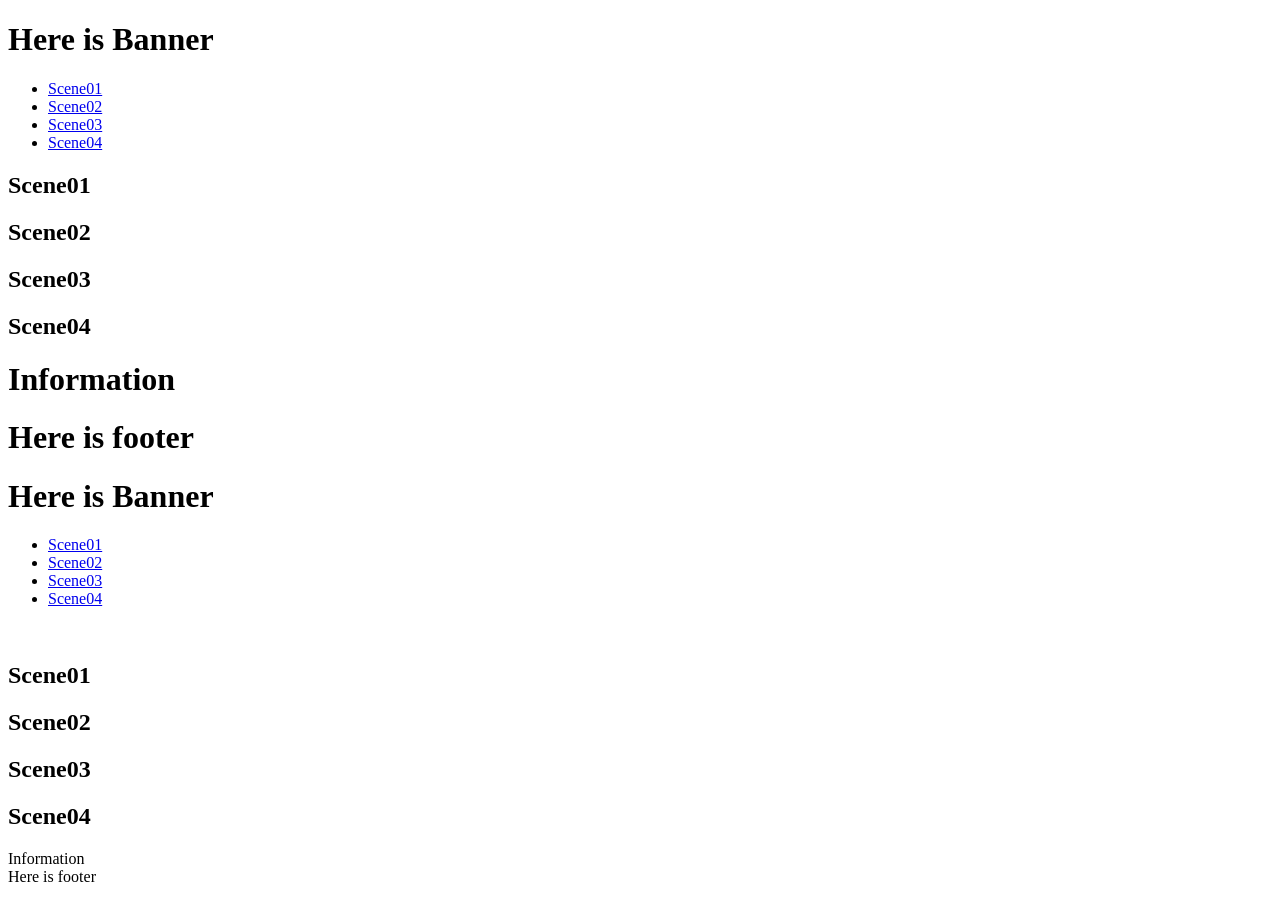
==== as04/index.html @ 6a795086 "as04" ====
<!DOCTYPE html>
<html>

<head>
    <title>My first Hand-Made Webpage</title>
    <meta name="viewport" content="width=device-width, initial-scale=1.0">
	<link rel="stylesheet" type="text/css" href="css/style.css">
</head>

<body>
    <div id="banner"><h1>Here is Banner</h1></div>
    <div id="nav">
        <ul>
            <li><a href="#scene01">Scene01</a></li>
            <li><a href="#scene02">Scene02</a></li>
            <li><a href="#scene03">Scene03</a></li>
            <li><a href="#scene04">Scene04</a></li>
        </ul>
    </div>
    <div id="content">
        <section id="scene01"><h1>Scene01</h1></section>
        <section id="scene02"><h1>Scene02</h1></section>
        <section id="scene03"><h1>Scene03</h1></section>
        <section id="scene04"><h1>Scene04</h1></section>
    </div>
    <div id="supporting"><h1>Information</h1></div>
    <div id="footer"><h1>Here is footer</h1></div>

    <div id="wrapper">
    <div id="banner">
        <div class="text-container">
            <h1>Here is Banner</h1>
        </div>
    </div>
    <div id="banner-placeholder">
        <!-- Empty for placeholder -->
    </div>
    <div class="container">
        <div id="nav">
            <div class="text-container">
                <ul>
                    <li><a href="#scene01">Scene01</a></li>
                    <li><a href="#scene02">Scene02</a></li>
                    <li><a href="#scene03">Scene03</a></li>
                    <li><a href="#scene04">Scene04</a></li>
                </ul>
            </div>
        </div>
        <div id="nav-placeholder">&nbsp;</div>
        <div id="content">
            <div class="text-container">
                <section id="scene01">
                    <h1>Scene01</h1>
                </section>
                <section id="scene02">
                    <h1>Scene02</h1>
                </section>
                <section id="scene03">
                    <h1>Scene03</h1>
                </section>
                <section id="scene04">
                    <h1>Scene04</h1>
                </section>
            </div>
        </div>
        <div id="supporting">
            <div class="text-container">Information</div>
        </div>
    </div>
    <div id="footer">Here is footer</div>
</div>

</body>

</html>
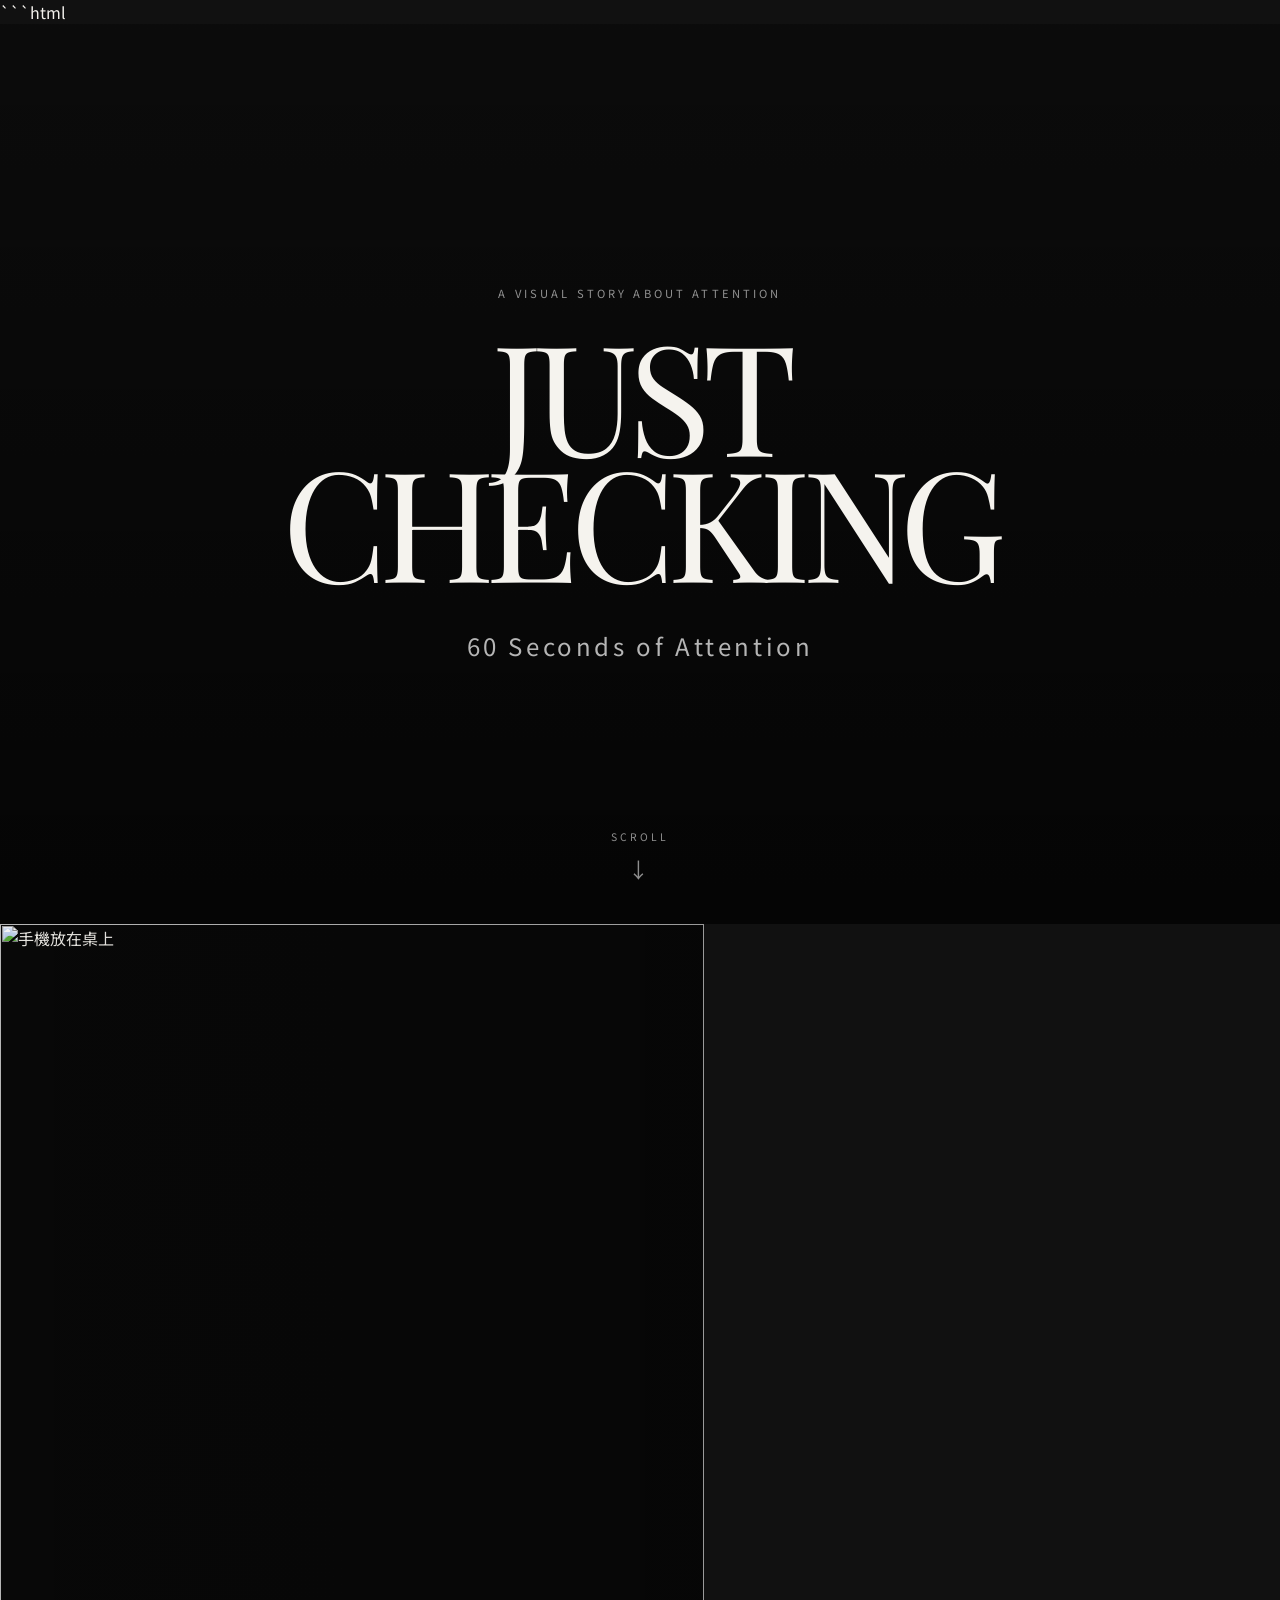
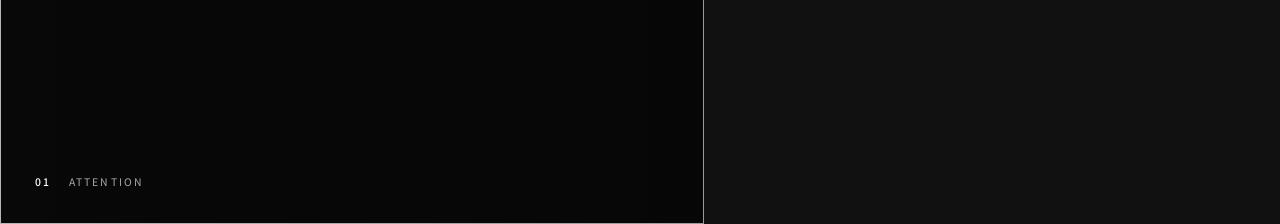
==== commit 152011f9: "as0402" ====
--- a/as04/index.html
+++ b/as04/index.html
@@ -1,75 +1,99 @@
+```html
 <!DOCTYPE html>
-<html>
+<html lang="zh-Hant">
 
 <head>
-    <title>My first Hand-Made Webpage</title>
-    <meta name="viewport" content="width=device-width, initial-scale=1.0">
-	<link rel="stylesheet" type="text/css" href="css/style.css">
+    <meta charset="UTF-8">
+
+    <meta name="viewport"
+          content="width=device-width, initial-scale=1.0">
+
+    <title>JUST CHECKING — 60 Seconds of Attention</title>
+
+    <!-- Google Fonts -->
+    <link rel="preconnect" href="https://fonts.googleapis.com">
+    <link rel="preconnect" href="https://fonts.gstatic.com" crossorigin>
+
+    <link href="https://fonts.googleapis.com/css2?family=Noto+Sans+TC:wght@300;400;500;700&family=Playfair+Display:wght@400;500&display=swap"
+          rel="stylesheet">
+
+    <!-- CSS -->
+    <link rel="stylesheet" href="style.css">
 </head>
 
+
 <body>
-    <div id="banner"><h1>Here is Banner</h1></div>
-    <div id="nav">
-        <ul>
-            <li><a href="#scene01">Scene01</a></li>
-            <li><a href="#scene02">Scene02</a></li>
-            <li><a href="#scene03">Scene03</a></li>
-            <li><a href="#scene04">Scene04</a></li>
-        </ul>
-    </div>
-    <div id="content">
-        <section id="scene01"><h1>Scene01</h1></section>
-        <section id="scene02"><h1>Scene02</h1></section>
-        <section id="scene03"><h1>Scene03</h1></section>
-        <section id="scene04"><h1>Scene04</h1></section>
-    </div>
-    <div id="supporting"><h1>Information</h1></div>
-    <div id="footer"><h1>Here is footer</h1></div>
 
-    <div id="wrapper">
-    <div id="banner">
-        <div class="text-container">
-            <h1>Here is Banner</h1>
+
+    <!-- ==========================================
+         HERO
+         網頁首頁
+    =========================================== -->
+
+    <header class="hero">
+
+        <div class="hero-content">
+
+            <p class="eyebrow">
+                A VISUAL STORY ABOUT ATTENTION
+            </p>
+
+            <h1>
+                JUST<br>
+                CHECKING
+            </h1>
+
+            <p class="hero-subtitle">
+                60 Seconds of Attention
+            </p>
+
         </div>
-    </div>
-    <div id="banner-placeholder">
-        <!-- Empty for placeholder -->
-    </div>
-    <div class="container">
-        <div id="nav">
-            <div class="text-container">
-                <ul>
-                    <li><a href="#scene01">Scene01</a></li>
-                    <li><a href="#scene02">Scene02</a></li>
-                    <li><a href="#scene03">Scene03</a></li>
-                    <li><a href="#scene04">Scene04</a></li>
-                </ul>
+
+
+        <div class="scroll-hint">
+            <span>SCROLL</span>
+            <span class="arrow">↓</span>
+        </div>
+
+    </header>
+
+
+
+    <!-- ==========================================
+         STORY
+         四個故事段落
+    =========================================== -->
+
+    <main class="story">
+
+
+        <!-- ======================================
+             左側固定圖片
+        ======================================= -->
+
+        <div class="visual">
+
+            <div class="image-wrapper">
+
+                <img
+                    id="storyImage"
+                    src="images/phone-01.jpg"
+                    alt="手機放在桌上"
+                >
+
             </div>
+
+
+            <!-- 圖片上的小標記 -->
+
+            <div class="image-label">
+                <span id="sceneNumber">01</span>
+                <span>ATTENTION</span>
+            </div>
+
         </div>
-        <div id="nav-placeholder">&nbsp;</div>
-        <div id="content">
-            <div class="text-container">
-                <section id="scene01">
-                    <h1>Scene01</h1>
-                </section>
-                <section id="scene02">
-                    <h1>Scene02</h1>
-                </section>
-                <section id="scene03">
-                    <h1>Scene03</h1>
-                </section>
-                <section id="scene04">
-                    <h1>Scene04</h1>
-                </section>
-            </div>
-        </div>
-        <div id="supporting">
-            <div class="text-container">Information</div>
-        </div>
-    </div>
-    <div id="footer">Here is footer</div>
-</div>
 
-</body>
 
-</html>+
+        <!-- ======================================
+```
--- a/as04/style.css
+++ b/as04/style.css
@@ -0,0 +1,864 @@
+/* ==================================================
+   RESET
+================================================== */
+
+* {
+    margin: 0;
+    padding: 0;
+    box-sizing: border-box;
+}
+
+
+html {
+    scroll-behavior: smooth;
+}
+
+
+body {
+    background: #111111;
+    color: #f3f1ec;
+
+    font-family:
+        "Noto Sans TC",
+        -apple-system,
+        BlinkMacSystemFont,
+        "Helvetica Neue",
+        Arial,
+        sans-serif;
+
+    overflow-x: hidden;
+}
+
+
+img {
+    max-width: 100%;
+    display: block;
+}
+
+
+::selection {
+    background: #f3f1ec;
+    color: #111111;
+}
+
+
+
+/* ==================================================
+   HERO
+================================================== */
+
+.hero {
+
+    width: 100vw;
+    height: 100vh;
+
+    position: relative;
+
+    display: flex;
+
+    justify-content: center;
+    align-items: center;
+
+    text-align: center;
+
+    background:
+        linear-gradient(
+            rgba(0, 0, 0, 0.35),
+            rgba(0, 0, 0, 0.72)
+        ),
+        url("images/phone-final.jpg")
+        center center / cover no-repeat;
+}
+
+
+.hero-content {
+    padding: 30px;
+}
+
+
+.eyebrow {
+
+    font-size: 0.7rem;
+
+    letter-spacing: 0.28em;
+
+    color: rgba(255,255,255,0.55);
+
+    margin-bottom: 30px;
+
+    text-transform: uppercase;
+}
+
+
+.hero h1 {
+
+    font-family:
+        "Playfair Display",
+        Georgia,
+        serif;
+
+    font-size: clamp(
+        4rem,
+        12vw,
+        11rem
+    );
+
+    font-weight: 400;
+
+    line-height: 0.82;
+
+    letter-spacing: -0.06em;
+
+    color: #f5f3ee;
+}
+
+
+.hero-subtitle {
+
+    margin-top: 45px;
+
+    font-size: clamp(
+        1rem,
+        2vw,
+        1.5rem
+    );
+
+    letter-spacing: 0.15em;
+
+    color: rgba(255,255,255,0.7);
+}
+
+
+.scroll-hint {
+
+    position: absolute;
+
+    bottom: 40px;
+
+    left: 50%;
+
+    transform: translateX(-50%);
+
+    display: flex;
+
+    flex-direction: column;
+
+    align-items: center;
+
+    gap: 10px;
+
+    font-size: 0.65rem;
+
+    letter-spacing: 0.3em;
+
+    color: rgba(255,255,255,0.55);
+}
+
+
+.arrow {
+
+    font-size: 1.3rem;
+
+    animation:
+        arrowMove 1.5s
+        ease-in-out
+        infinite;
+}
+
+
+@keyframes arrowMove {
+
+    0% {
+        transform: translateY(0);
+        opacity: 0.4;
+    }
+
+    50% {
+        transform: translateY(8px);
+        opacity: 1;
+    }
+
+    100% {
+        transform: translateY(0);
+        opacity: 0.4;
+    }
+
+}
+
+
+
+/* ==================================================
+   STORY
+================================================== */
+
+.story {
+
+    width: 100vw;
+
+    display: flex;
+
+    position: relative;
+}
+
+
+
+/* ==================================================
+   STICKY IMAGE
+================================================== */
+
+.visual {
+
+    width: 55vw;
+
+    height: 100vh;
+
+    position: sticky;
+
+    top: 0;
+
+    flex-shrink: 0;
+
+    overflow: hidden;
+
+    background: #080808;
+}
+
+
+.image-wrapper {
+
+    width: 100%;
+    height: 100%;
+
+    overflow: hidden;
+}
+
+
+.image-wrapper::after {
+
+    content: "";
+
+    position: absolute;
+
+    inset: 0;
+
+    background:
+        linear-gradient(
+            90deg,
+            rgba(0,0,0,0.05),
+            rgba(0,0,0,0.2)
+        );
+
+    pointer-events: none;
+}
+
+
+#storyImage {
+
+    width: 100%;
+    height: 100%;
+
+    object-fit: cover;
+
+    transition:
+
+        opacity 0.7s ease,
+
+        transform 5s
+        cubic-bezier(
+            0.2,
+            0.7,
+            0.2,
+            1
+        );
+}
+
+
+#storyImage.changing {
+
+    opacity: 0;
+
+    transform: scale(1.04);
+}
+
+
+
+/* ==================================================
+   IMAGE LABEL
+================================================== */
+
+.image-label {
+
+    position: absolute;
+
+    left: 35px;
+
+    bottom: 35px;
+
+    display: flex;
+
+    gap: 18px;
+
+    font-size: 0.65rem;
+
+    letter-spacing: 0.2em;
+
+    color: rgba(255,255,255,0.65);
+
+    z-index: 5;
+}
+
+
+.image-label span:first-child {
+
+    color: white;
+
+    font-weight: 500;
+}
+
+
+
+/* ==================================================
+   STORY TEXT
+================================================== */
+
+.story-text {
+
+    width: 45vw;
+
+    background: #151515;
+}
+
+
+.chapter {
+
+    width: 100%;
+
+    min-height: 100vh;
+
+    display: flex;
+
+    align-items: center;
+
+    padding:
+        10vw
+        8vw;
+
+    position: relative;
+}
+
+
+.chapter-inner {
+
+    max-width: 520px;
+}
+
+
+.chapter-number {
+
+    font-size: 0.7rem;
+
+    letter-spacing: 0.25em;
+
+    color: rgba(255,255,255,0.4);
+
+    margin-bottom: 35px;
+}
+
+
+.chapter h2 {
+
+    font-family:
+        "Playfair Display",
+        Georgia,
+        serif;
+
+    font-size: clamp(
+        3rem,
+        5vw,
+        5.5rem
+    );
+
+    font-weight: 400;
+
+    line-height: 1;
+
+    letter-spacing: -0.05em;
+
+    margin-bottom: 45px;
+}
+
+
+.chapter-main {
+
+    font-size: clamp(
+        1.4rem,
+        2.5vw,
+        2.2rem
+    );
+
+    line-height: 1.7;
+
+    font-weight: 300;
+
+    color: #e5e2db;
+}
+
+
+.chapter-description {
+
+    margin-top: 50px;
+
+    font-size: 0.95rem;
+
+    line-height: 2;
+
+    color: rgba(255,255,255,0.45);
+}
+
+
+
+/* ==================================================
+   ENDING
+================================================== */
+
+.ending {
+
+    width: 100vw;
+
+    height: 100vh;
+
+    min-height: 700px;
+
+    display: flex;
+
+    justify-content: center;
+
+    align-items: center;
+
+    text-align: center;
+
+    padding: 10vw;
+
+    background: #080808;
+
+    position: relative;
+}
+
+
+.ending-content {
+
+    max-width: 1000px;
+}
+
+
+.ending-label {
+
+    font-size: 0.7rem;
+
+    letter-spacing: 0.3em;
+
+    color: rgba(255,255,255,0.35);
+
+    margin-bottom: 50px;
+}
+
+
+.ending h2 {
+
+    font-family:
+        "Playfair Display",
+        Georgia,
+        serif;
+
+    font-size: clamp(
+        3rem,
+        7vw,
+        7rem
+    );
+
+    font-weight: 400;
+
+    line-height: 1.1;
+
+    letter-spacing: -0.05em;
+}
+
+
+.ending-line {
+
+    width: 60px;
+
+    height: 1px;
+
+    background: rgba(255,255,255,0.3);
+
+    margin: 60px auto;
+}
+
+
+.ending h3 {
+
+    font-size: clamp(
+        1.5rem,
+        3vw,
+        3rem
+    );
+
+    font-weight: 300;
+
+    letter-spacing: -0.03em;
+}
+
+
+.ending-description {
+
+    margin-top: 35px;
+
+    font-size: 1rem;
+
+    line-height: 2;
+
+    color: rgba(255,255,255,0.4);
+}
+
+
+
+/* ==================================================
+   MAKING OF
+================================================== */
+
+.making {
+
+    width: 100vw;
+
+    min-height: 100vh;
+
+    background: #e9e6de;
+
+    color: #171717;
+
+    padding:
+        12vw
+        8vw;
+}
+
+
+.making-container {
+
+    max-width: 1400px;
+
+    margin: 0 auto;
+}
+
+
+.making-header {
+
+    margin-bottom: 100px;
+}
+
+
+.making-header .eyebrow {
+
+    color: #777;
+
+    margin-bottom: 25px;
+}
+
+
+.making-header h2 {
+
+    font-family:
+        "Playfair Display",
+        Georgia,
+        serif;
+
+    font-size: clamp(
+        3.5rem,
+        8vw,
+        9rem
+    );
+
+    font-weight: 400;
+
+    line-height: 0.9;
+
+    letter-spacing: -0.06em;
+}
+
+
+
+/* ==================================================
+   MAKING GRID
+================================================== */
+
+.making-grid {
+
+    display: grid;
+
+    grid-template-columns:
+        repeat(2, 1fr);
+
+    gap: 70px 100px;
+}
+
+
+.making-item {
+
+    border-top:
+        1px solid
+        rgba(0,0,0,0.25);
+
+    padding-top: 25px;
+}
+
+
+.making-number {
+
+    font-size: 0.7rem;
+
+    letter-spacing: 0.2em;
+
+    color: #888;
+}
+
+
+.making-item h3 {
+
+    margin-top: 20px;
+
+    font-size: 1.2rem;
+
+    letter-spacing: 0.08em;
+
+    font-weight: 500;
+}
+
+
+.making-item p {
+
+    margin-top: 20px;
+
+    max-width: 500px;
+
+    font-size: 0.95rem;
+
+    line-height: 2;
+
+    color: #5c5a55;
+}
+
+
+
+/* ==================================================
+   TOOL INFO
+================================================== */
+
+.tool-info {
+
+    margin-top: 120px;
+
+    padding-top: 40px;
+
+    border-top:
+        1px solid
+        rgba(0,0,0,0.25);
+
+    max-width: 600px;
+}
+
+
+.tool-info p:first-child {
+
+    font-size: 0.65rem;
+
+    letter-spacing: 0.2em;
+
+    color: #888;
+}
+
+
+.tool-info h3 {
+
+    margin-top: 15px;
+
+    font-family:
+        "Playfair Display",
+        Georgia,
+        serif;
+
+    font-size: 2.5rem;
+
+    font-weight: 400;
+}
+
+
+.tool-info p:last-child {
+
+    margin-top: 20px;
+
+    font-size: 0.9rem;
+
+    line-height: 1.8;
+
+    color: #666;
+}
+
+
+
+/* ==================================================
+   FOOTER
+================================================== */
+
+footer {
+
+    margin-top: 150px;
+
+    padding-top: 30px;
+
+    border-top:
+        1px solid
+        rgba(0,0,0,0.2);
+
+    display: flex;
+
+    justify-content: space-between;
+
+    gap: 30px;
+
+    font-size: 0.7rem;
+
+    letter-spacing: 0.08em;
+
+    color: #777;
+}
+
+
+
+/* ==================================================
+   TABLET
+================================================== */
+
+@media (max-width: 1000px) {
+
+    .visual {
+
+        width: 50vw;
+
+    }
+
+    .story-text {
+
+        width: 50vw;
+
+    }
+
+    .chapter {
+
+        padding:
+            8vw
+            6vw;
+
+    }
+
+}
+
+
+
+/* ==================================================
+   MOBILE
+================================================== */
+
+@media (max-width: 768px) {
+
+
+    /* HERO */
+
+    .hero h1 {
+
+        font-size:
+            clamp(
+                4rem,
+                20vw,
+                7rem
+            );
+
+    }
+
+
+    .hero-subtitle {
+
+        font-size: 0.9rem;
+
+        letter-spacing: 0.08em;
+
+    }
+
+
+
+    /* STORY */
+
+    .story {
+
+        display: block;
+
+    }
+
+
+    .visual {
+
+        width: 100vw;
+
+        height: 60vh;
+
+        position: sticky;
+
+        top: 0;
+
+        z-index: 1;
+
+    }
+
+
+    .story-text {
+
+        width: 100vw;
+
+        position: relative;
+
+        z-index: 2;
+
+    }
+
+
+    .chapter {
+
+        min-height: 80vh;
+
+        padding:
+            25vw
+            10vw;
+
+        background: #151515;
+
+    }
+
+
+    .chapter h2 {
+
+        font-size:
+            clamp(
+                3rem,
+                13vw,
+                5rem
+            );
+
+    }
+
+
+    .chapter-main {
+
+        font-size: 1.2rem;
+
+    }
+
+}
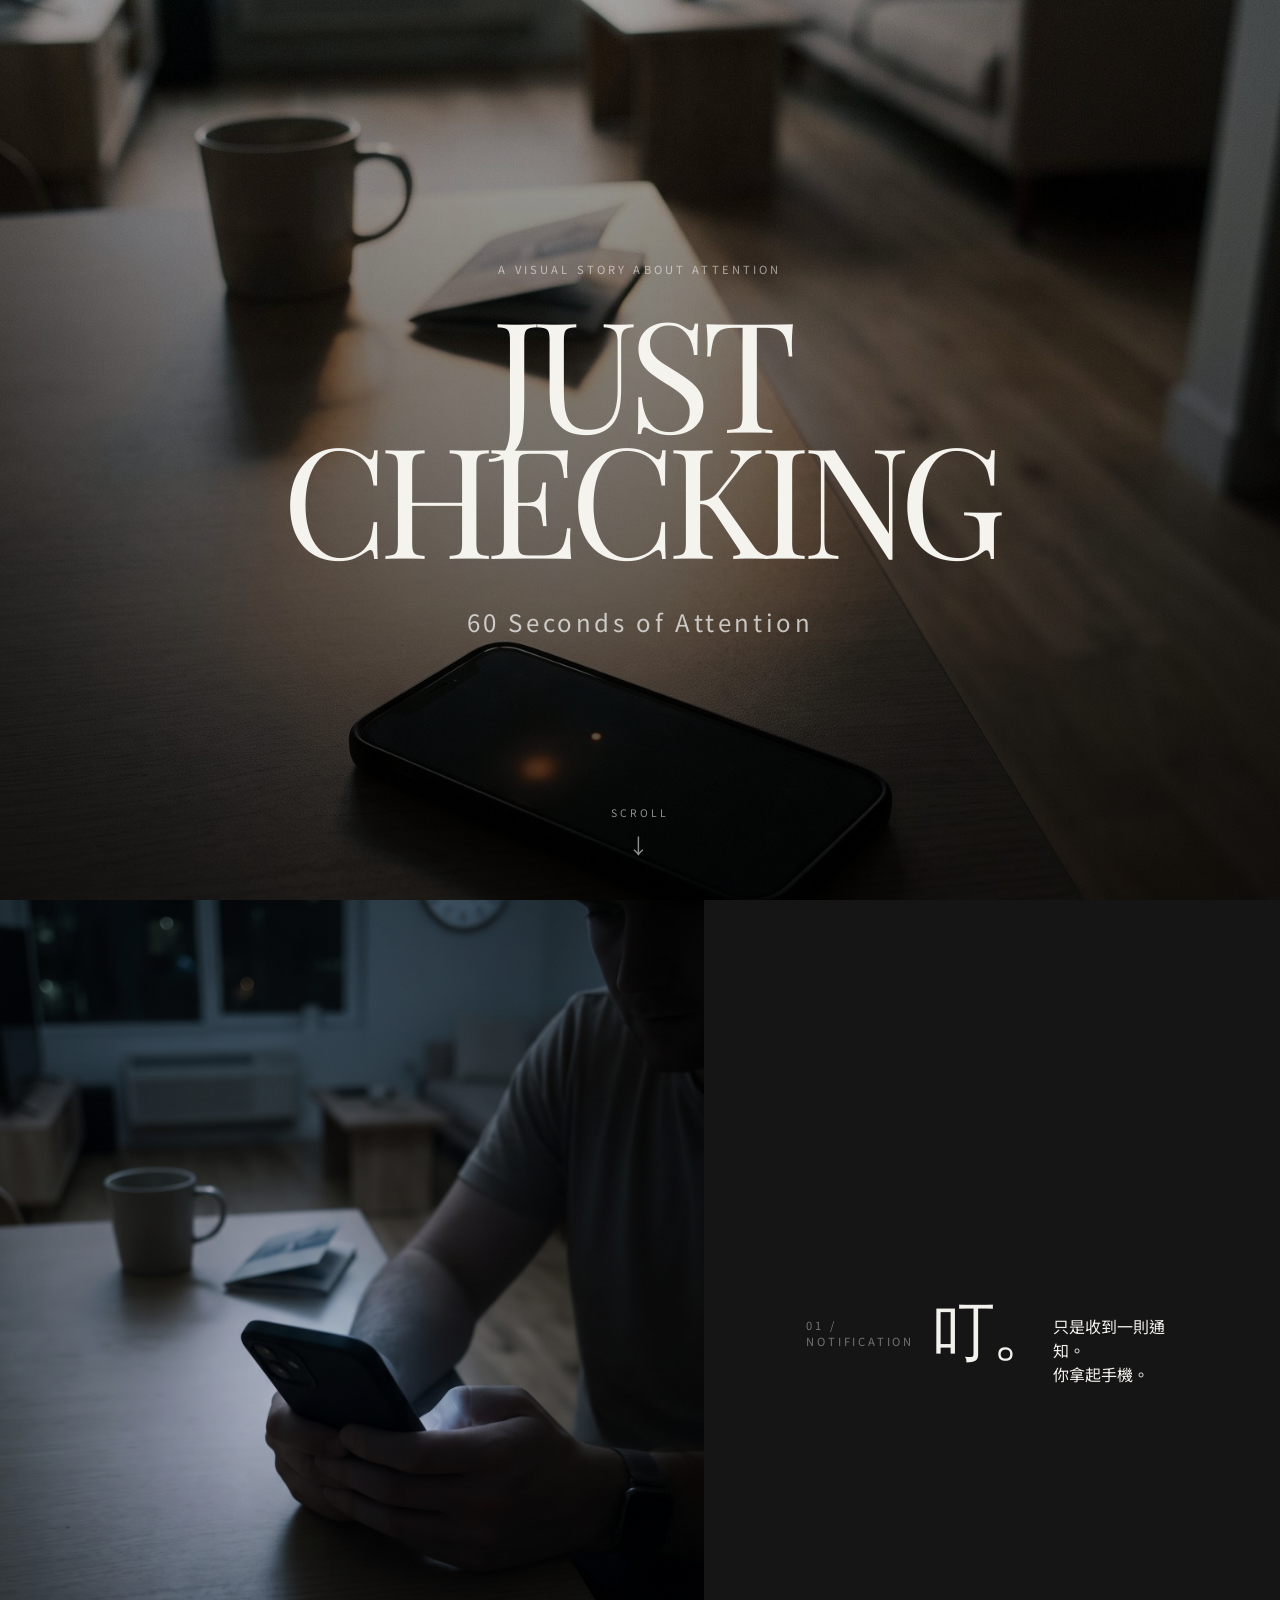
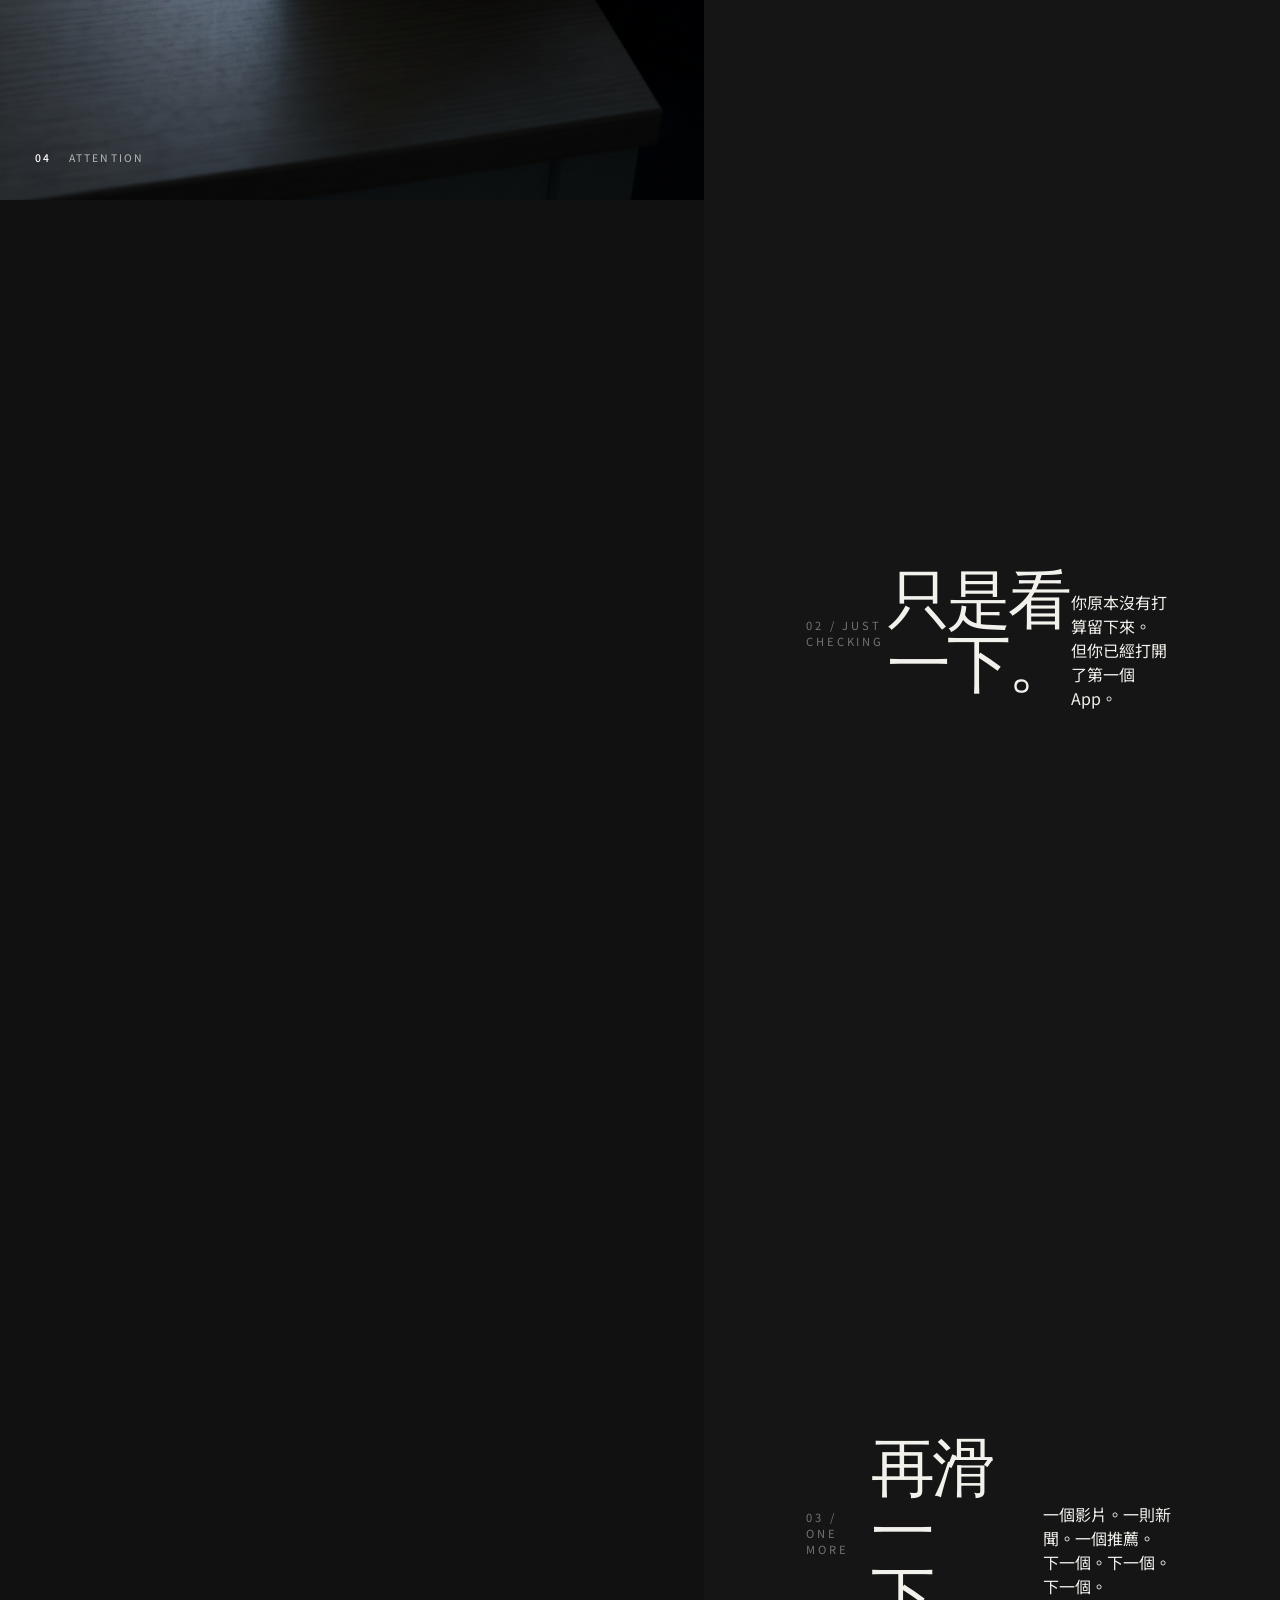
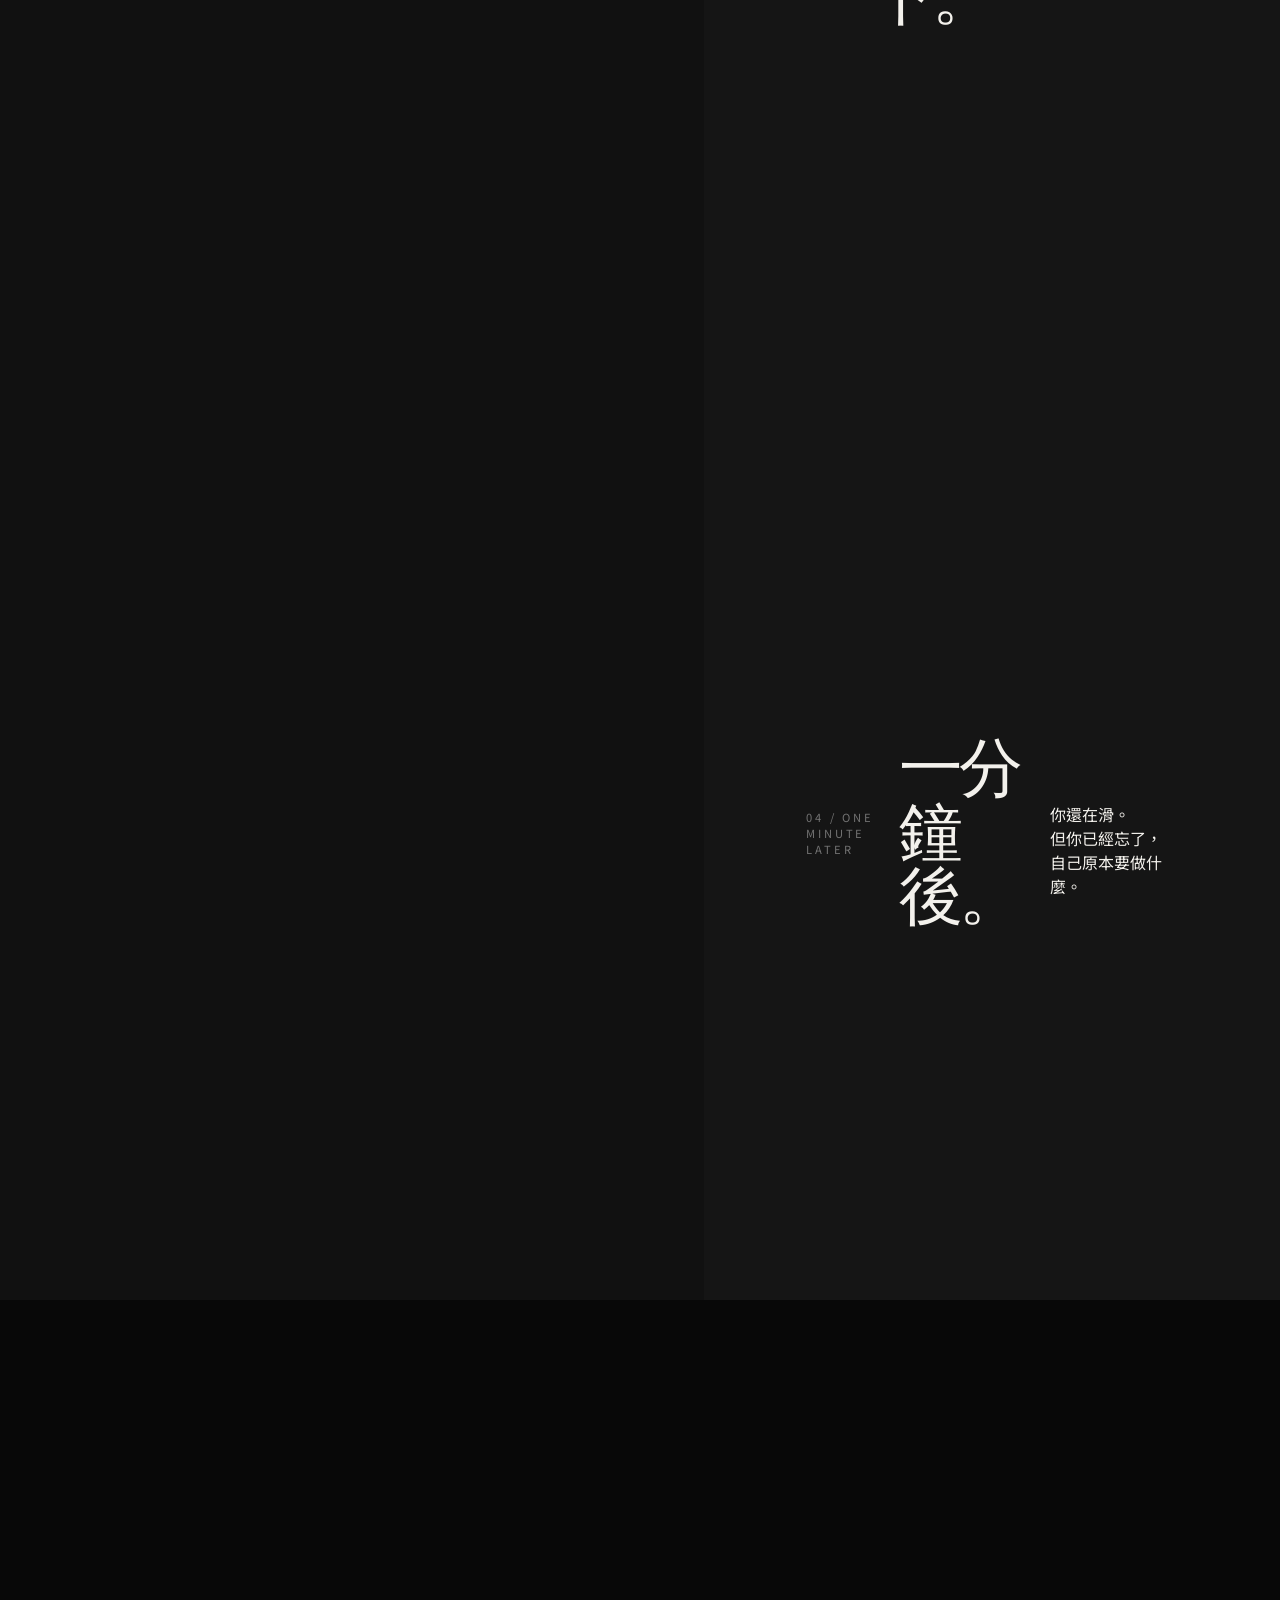
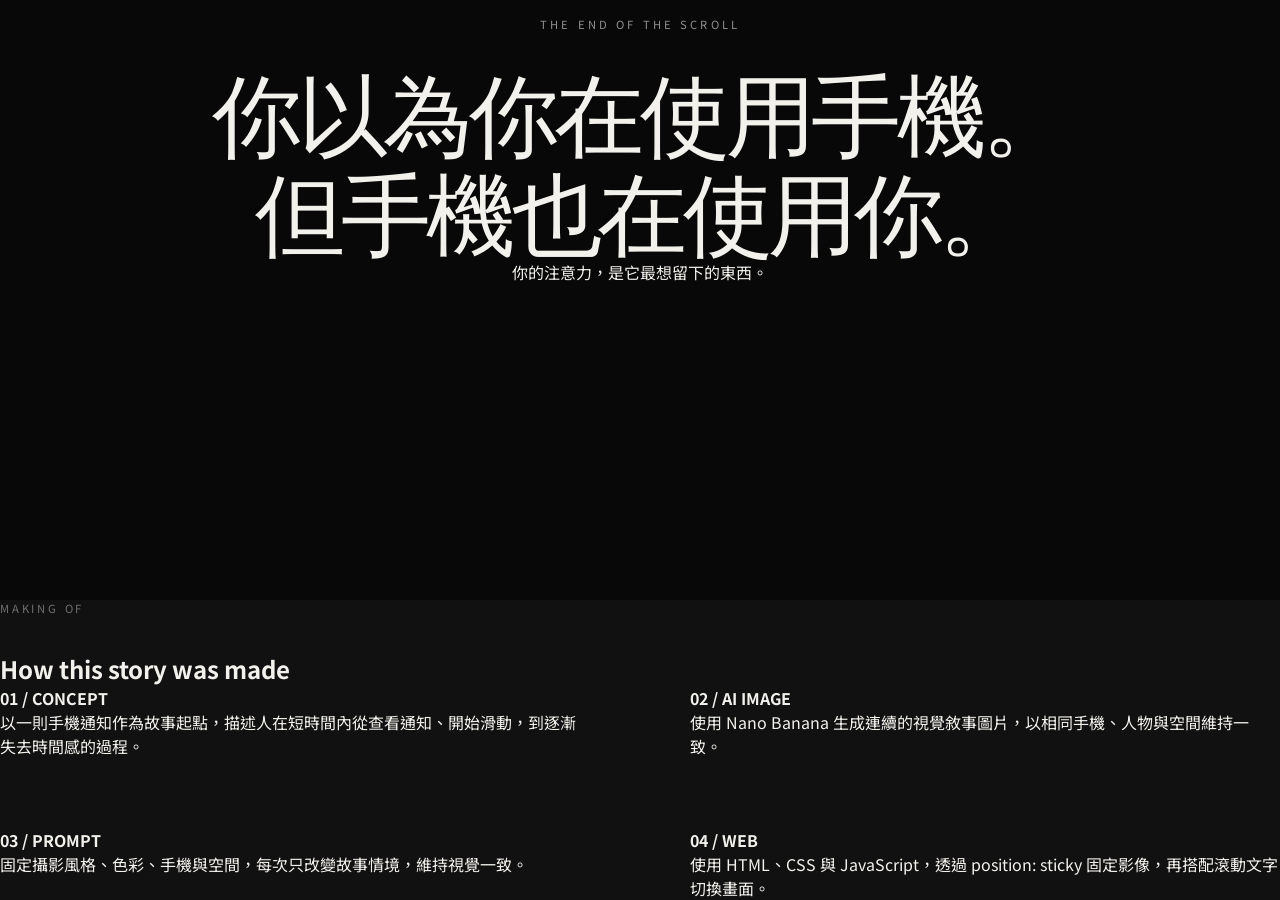
==== commit 82b000dd: "aa" ====
--- a/as04/index.html
+++ b/as04/index.html
@@ -1,99 +1,102 @@
-```html
 <!DOCTYPE html>
 <html lang="zh-Hant">
+<head>
+  <meta charset="UTF-8">
+  <meta name="viewport" content="width=device-width, initial-scale=1.0">
+  <title>JUST CHECKING — 60 Seconds of Attention</title>
+  <link rel="preconnect" href="https://fonts.googleapis.com">
+  <link rel="preconnect" href="https://fonts.gstatic.com" crossorigin>
+  <link href="https://fonts.googleapis.com/css2?family=Noto+Sans+TC:wght@300;400;500;700&family=Playfair+Display:wght@400;500&display=swap" rel="stylesheet">
+  <link rel="stylesheet" href="style.css">
+</head>
+<body>
+  <header class="hero">
+    <div class="hero-content">
+      <p class="eyebrow">A VISUAL STORY ABOUT ATTENTION</p>
+      <h1>JUST<br>CHECKING</h1>
+      <p class="hero-subtitle">60 Seconds of Attention</p>
+    </div>
+    <div class="scroll-hint"><span>SCROLL</span><span class="arrow">↓</span></div>
+  </header>
 
-<head>
-    <meta charset="UTF-8">
+  <main class="story">
+    <div class="visual">
+      <div class="image-wrapper">
+        <img id="storyImage" src="image01.jpg" alt="手機放在桌上">
+      </div>
+      <div class="image-label"><span id="sceneNumber">01</span><span>ATTENTION</span></div>
+    </div>
 
-    <meta name="viewport"
-          content="width=device-width, initial-scale=1.0">
+    <div class="story-text">
+      <section class="chapter" data-image="image01.jpg" data-number="01">
+        <p class="chapter-number">01 / NOTIFICATION</p>
+        <h2>叮。</h2>
+        <p>只是收到一則通知。<br>你拿起手機。</p>
+      </section>
 
-    <title>JUST CHECKING — 60 Seconds of Attention</title>
+      <section class="chapter" data-image="image02.jpg" data-number="02">
+        <p class="chapter-number">02 / JUST CHECKING</p>
+        <h2>只是看一下。</h2>
+        <p>你原本沒有打算留下來。<br>但你已經打開了第一個 App。</p>
+      </section>
 
-    <!-- Google Fonts -->
-    <link rel="preconnect" href="https://fonts.googleapis.com">
-    <link rel="preconnect" href="https://fonts.gstatic.com" crossorigin>
+      <section class="chapter" data-image="image03.png" data-number="03">
+        <p class="chapter-number">03 / ONE MORE</p>
+        <h2>再滑一下。</h2>
+        <p>一個影片。一則新聞。一個推薦。<br>下一個。下一個。下一個。</p>
+      </section>
 
-    <link href="https://fonts.googleapis.com/css2?family=Noto+Sans+TC:wght@300;400;500;700&family=Playfair+Display:wght@400;500&display=swap"
-          rel="stylesheet">
+      <section class="chapter" data-image="image04.jpeg" data-number="04">
+        <p class="chapter-number">04 / ONE MINUTE LATER</p>
+        <h2>一分鐘後。</h2>
+        <p>你還在滑。<br>但你已經忘了，自己原本要做什麼。</p>
+      </section>
+    </div>
+  </main>
 
-    <!-- CSS -->
-    <link rel="stylesheet" href="style.css">
-</head>
+  <section class="ending">
+    <div class="ending-content">
+      <p class="eyebrow">THE END OF THE SCROLL</p>
+      <h2>你以為你在使用手機。<br>但手機也在使用你。</h2>
+      <p>你的注意力，是它最想留下的東西。</p>
+    </div>
+  </section>
 
+  <section class="making-of">
+    <div class="making-inner">
+      <p class="chapter-number">MAKING OF</p>
+      <h2>How this story was made</h2>
+      <div class="making-grid">
+        <div><strong>01 / CONCEPT</strong><p>以一則手機通知作為故事起點，描述人在短時間內從查看通知、開始滑動，到逐漸失去時間感的過程。</p></div>
+        <div><strong>02 / AI IMAGE</strong><p>使用 Nano Banana 生成連續的視覺敘事圖片，以相同手機、人物與空間維持一致。</p></div>
+        <div><strong>03 / PROMPT</strong><p>固定攝影風格、色彩、手機與空間，每次只改變故事情境，維持視覺一致。</p></div>
+        <div><strong>04 / WEB</strong><p>使用 HTML、CSS 與 JavaScript，透過 position: sticky 固定影像，再搭配滾動文字切換畫面。</p></div>
+      </div>
+    </div>
+  </section>
 
-<body>
+  <script>
+    const image = document.getElementById('storyImage');
+    const number = document.getElementById('sceneNumber');
+    const chapters = document.querySelectorAll('.chapter');
 
+    const observer = new IntersectionObserver((entries) => {
+      entries.forEach((entry) => {
+        if (!entry.isIntersecting) return;
+        const src = entry.target.dataset.image;
+        const scene = entry.target.dataset.number;
+        if (image.getAttribute('src') === src) return;
 
-    <!-- ==========================================
-         HERO
-         網頁首頁
-    =========================================== -->
+        image.classList.add('changing');
+        setTimeout(() => {
+          image.src = src;
+          number.textContent = scene;
+          image.onload = () => image.classList.remove('changing');
+        }, 250);
+      });
+    }, { threshold: 0.55 });
 
-    <header class="hero">
-
-        <div class="hero-content">
-
-            <p class="eyebrow">
-                A VISUAL STORY ABOUT ATTENTION
-            </p>
-
-            <h1>
-                JUST<br>
-                CHECKING
-            </h1>
-
-            <p class="hero-subtitle">
-                60 Seconds of Attention
-            </p>
-
-        </div>
-
-
-        <div class="scroll-hint">
-            <span>SCROLL</span>
-            <span class="arrow">↓</span>
-        </div>
-
-    </header>
-
-
-
-    <!-- ==========================================
-         STORY
-         四個故事段落
-    =========================================== -->
-
-    <main class="story">
-
-
-        <!-- ======================================
-             左側固定圖片
-        ======================================= -->
-
-        <div class="visual">
-
-            <div class="image-wrapper">
-
-                <img
-                    id="storyImage"
-                    src="images/phone-01.jpg"
-                    alt="手機放在桌上"
-                >
-
-            </div>
-
-
-            <!-- 圖片上的小標記 -->
-
-            <div class="image-label">
-                <span id="sceneNumber">01</span>
-                <span>ATTENTION</span>
-            </div>
-
-        </div>
-
-
-
-        <!-- ======================================
-```
+    chapters.forEach(chapter => observer.observe(chapter));
+  </script>
+</body>
+</html>
--- a/as04/style.css
+++ b/as04/style.css
@@ -66,7 +66,7 @@
             rgba(0, 0, 0, 0.35),
             rgba(0, 0, 0, 0.72)
         ),
-        url("images/phone-final.jpg")
+        url("image01.jpg")
         center center / cover no-repeat;
 }
 
